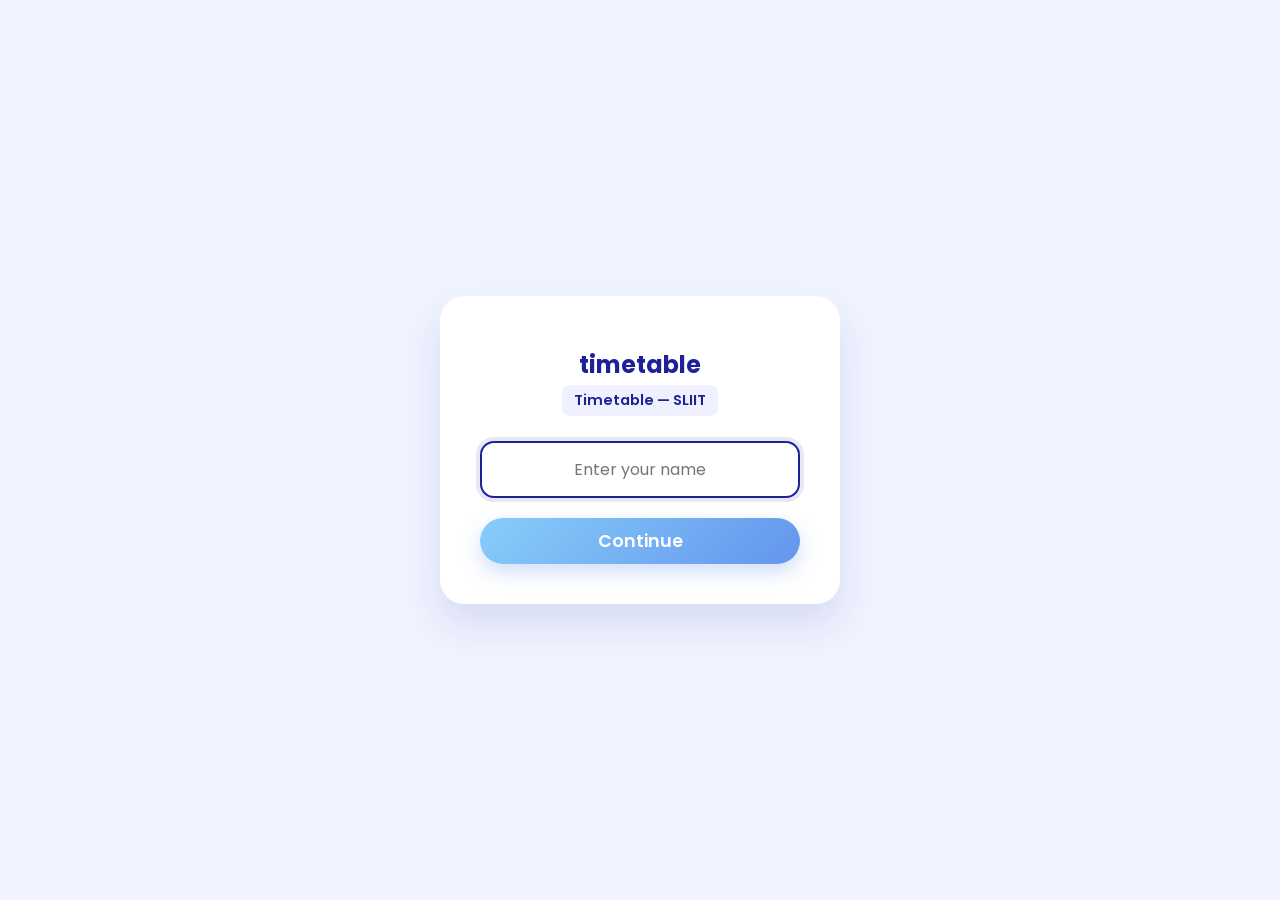
==== index.html @ fd2d79ec "Update index.html" ====
<!DOCTYPE html>
<html lang="en">

<head>
  <meta charset="UTF-8" />
  <meta http-equiv="X-UA-Compatible" content="IE=edge" />
  <meta name="viewport" content="width=device-width, initial-scale=1.0" />

  <meta name="theme-color" content="#ffffff" media="(prefers-color-scheme: light)">
  <meta name="theme-color" content="#16172d" media="(prefers-color-scheme: dark)">

  <link rel="icon" type="image/ico" href="./images/favicon.ico" />
  <link rel="apple-touch-icon" sizes="180x180" href="./images/apple-touch-icon.png" />
  <link rel="apple-touch-icon" sizes="512x512" href="./images/android-chrome-512x512.png" />
  <link rel="manifest" href="manifest.json" />

  <!-- google fonts -->
  <link rel="preconnect" href="https://fonts.googleapis.com" />
  <link rel="preconnect" href="https://fonts.gstatic.com" crossorigin />
  <link href="https://fonts.googleapis.com/css2?family=Poppins:wght@300;400;600&display=swap" rel="stylesheet" />
  <link href="https://fonts.googleapis.com/css2?family=Patua+One&display=swap" rel="stylesheet" />
  <!-- font awesome icons -->
  <link rel="stylesheet" href="https://cdnjs.cloudflare.com/ajax/libs/font-awesome/6.1.1/css/all.min.css"
    integrity="sha512-KfkfwYDsLkIlwQp6LFnl8zNdLGxu9YAA1QvwINks4PhcElQSvqcyVLLD9aMhXd13uQjoXtEKNosOWaZqXgel0g=="
    crossorigin="anonymous" referrerpolicy="no-referrer" />

  <!-- Google Analytics - Global site tag (gtag.js) -->
  <script async src="https://www.googletagmanager.com/gtag/js?id=G-G6MMLWSB6D"></script>
  <script>
    window.dataLayer = window.dataLayer || [];
    function gtag() {
      dataLayer.push(arguments);
    }
    gtag("js", new Date());
    gtag("config", "G-G6MMLWSB6D");
  </script>

  <script>
    if ('serviceWorker' in navigator) {
      window.addEventListener('load', () => {
        // Using './sw.js' ensures it looks in the current directory
        navigator.serviceWorker.register('./sw.js')
          .then(reg => console.log('SW Registered!', reg))
          .catch(err => console.log('SW Failed:', err));
      });
    }
  </script>

  <!-- Style sheets -->
  <link rel="stylesheet" href="style.css" />
  <link rel="stylesheet" href="animations.css" />

  <title>Timetable — SLIIT</title>
</head>

<body>
  <div id="message-content"></div>

  <!-- splash screen -->
  <section class="splash" id="splash-section">
    <div class="wrapper">
      <img class="loading-img" src="./images/loading logo low_res.png" alt="" />
      <p class="text">Loading...</p>
      <br /><br />
      <p>
        Seeing a problem? <br />
        Please submit an issue

        <a href="https://github.com/pawan-live/timetable-app/issues">here</a>
      </p>
      <p class="loading-footer-notice">
        This application is not affiliated or supported by SLIIT.<br />Made
        possible entirely by student contributions ❤️
      </p>
    </div>
  </section>

  <!-- login section -->
  <section class="login" id="login-section">
    <div class="wrapper">
      <img class="login-logo" src="./images/app-icon-png-1.png" alt="" />
      <h2 class="logo-title">timetable</h2>
      <p class="lec-hall subheading">Timetable — SLIIT</p>

      <div class="notif-area" id="login-notif-area"></div>

      <div class="separator" style="display: none"></div>
      <input type="text" placeholder="Enter your name" id="username-field" />

      <button class="btn continue-btn" id="continue-btn">
        Continue
      </button>
    </div>
  </section>

  <!-- select class section -->
  <section class="details" id="details-section">
    <div class="wrapper">
      <h2>Please select below</h2>
      <p>You only need to do this once 😁</p>
      <div class="notif-area" id="details-notif-area"></div>
      <!-- faculty -->
      <div class="group">
        <label for="select-fac">Faculty: </label>
        <select id="select-fac">
          <option value="0">Select</option>
          <option value="Computing">Computing</option>
          <option value="Business">Business</option>
        </select>
      </div>
      <!-- year of study -->
      <div class="group">
        <label for="select-year">Year of study: </label>
        <select id="select-year" disabled>
          <option value="0">Select</option>
        </select>
      </div>

      <!-- semester -->
      <div class="group">
        <label for="select-sem"><span id="select-sem-label">Semester</span>:
        </label>
        <select id="select-1" disabled>
          <option value="0">Select</option>
        </select>
      </div>

      <!-- specialization -->
      <div class="group">
        <label for="select-sem"><span id="select-spec-label">Specialization</span>:
        </label>
        <select id="select-2" disabled>
          <option value="0">Select</option>
        </select>
      </div>

      <!-- main group -->
      <div class="group">
        <label for="select-main-group">Main Group: </label>
        <select id="select-main-group" disabled>
          <option value="0">Select</option>
        </select>
      </div>

      <!-- subgroup -->
      <div class="group">
        <label for="select-3">Subgroup: </label>
        <select id="select-3" disabled>
          <option value="0">Select</option>
          <option value="01">1</option>
          <option value="02">2</option>
        </select>
      </div>

      <!-- button -->
      <button class="btn continue-btn" id="details-continue-btn">
        Continue<i class="icon fa-solid fa-arrow-right"></i>
      </button>
      <p class="text back-btn" id="details-back-btn">
        <i class="icon fa-solid fa-arrow-left"></i>Back
      </p>
    </div>
  </section>

  <!-- main section -->
  <!-- hidden to avoid loading first -->
  <section class="main" id="main-section">
    <div class="wrapper">
      <div class="card greeting" id="card-greeting">
        <div class="row">
          <div class="greeting-text">
            <p class="text">Hi <span id="greeting-username"></span>,</p>
            <p class="text"><span id="greeting-wish"></span>!</p>
          </div>
          <div id="dark-mode-toggle" class="mode-toggle">
            <i class="fa-solid fa-moon"></i>
          </div>
        </div>
        <div class="row" id="greeting-time-row">
          <p class="text">
            <span id="greeting-time">...</span>
          </p>
        </div>
      </div>

      <div class="navigation">
        <div class="nav-btn" id="left-nav-icon">
          <i class="fa-solid fa-chevron-left"></i>
        </div>
        <div id="date-display">Today</div>
        <div class="nav-btn" id="right-nav-icon">
          <i class="fa-solid fa-chevron-right"></i>
        </div>
      </div>
      <!-- <div class="notice-container">
          <div class="notice">
            <div class="notice-head">
              <h3 class="notice-title">Links enabled! ✅ 😃</h3> -->
      <!-- <h3>✅</h3> -->
      <!-- </div>
            <div class="notice-body">
              <b> Click on the <i class="fa-solid fa-link"></i> button </b> to
              join meeting if available. Please note that it will take some time
              for all links to be added... 🙈
            </div>
          </div>
        </div> -->

      <div class="cards" id="cards-container"></div>

      <div class="controls">
        <p class="text back-btn" id="main-back-btn">
          <i class="fa-solid fa-arrow-left"></i>
        </p>

        <p class="footer-link" onclick="toggleAboutModal()">
          <i class="fa-solid fa-circle-info"></i> About
        </p>

        <div id="aboutModal" class="modal-overlay">
          <div class="modal-card animate-pop">
            <div class="modal-header">
              <div class="logo-circle">
                <img src="./images/android-chrome-512x512.png" alt="App Logo" class="modal-logo-img">
              </div>
              <h1 class="app-name">SLIIT Timetable</h1>
              <p class="version-text">Version 2.1.0</p>
            </div>

            <hr class="modal-divider">

            <div class="modal-body">
              <p class="release-date">
                <i class="fa-solid fa-calendar-days"></i> Released: March 2026
              </p>
              <p class="app-summary">
                The Timetable App project was created to give our colleagues a
                smooth experience with their daily lecture timetables.
                Apart from the typical chart-type tables those were published, this
                web app shows the user what lectures are available next, what
                lectures are ongoing now, and more features.
              </p>
              <div class="tech-stack" style="font-size: 0.85rem; color: #888; margin-top: 10px;">
                Built with Vanilla JS
              </div>
            </div>

            <div class="modal-footer">
              <a href="https://docs.google.com/forms/d/e/1FAIpQLScDI8a5NeoFKYcau1ksgFEBuPAe3XP5tQBKvFu3R-kJ1jZqnA/viewform?usp=sf_link"
                class="feedback-btn" target="_blank">
                <i class="fa-solid fa-bug"></i> Issues
              </a>
              <a href="https://github.com/pawan-live/timetable-app" class="feedback-btn" target="_blank">
                <i class="fa-brands fa-github"></i> GitHub
              </a>
              <p class="dev-email">sample@domain.com</p>
              <button class="close-text-btn" onclick="toggleAboutModal()">Close</button>
            </div>
          </div>
        </div>

        <p class="text" id="logout-btn">
          <i class="fa-solid fa-right-from-bracket"></i>
        </p>
      </div>
    </div>
  </section>
  <script>
    // Execute logic once the window has fully loaded
    window.addEventListener('load', () => {
      // Check if the browser supports Service Workers
      if ('serviceWorker' in navigator) {
        // Wait for the Service Worker to be active and ready to handle notifications
        navigator.serviceWorker.ready.then(() => {
          setTimeout(() => {
            askNotificationPermission();
          }, 1500); // 1.5s delay to avoid being blocked by browser anti-spam policies
        });
      }
    });

    //Requests permission from the user to send push notifications
    function askNotificationPermission() {
      // Exit if the browser doesn't support the Notification API
      if (!("Notification" in window)) return;

      // If permission hasn't been asked yet ('default')
      if (Notification.permission === "default") {
        Notification.requestPermission().then(permission => {
          if (permission === "granted") {
            handleNotificationLogic();
          }
        });
      }
      // If permission was already granted in a previous session
      else if (Notification.permission === "granted") {
        handleNotificationLogic();
      }
    }

    //Decides which notification to send based on user history
    function handleNotificationLogic() {
      // Check LocalStorage to see if the 'hasVisitedBefore' flag exists
      const hasVisited = localStorage.getItem('hasVisitedBefore');

      // Get today's date as a string (e.g., "2026-03-21")
      const today = new Date().toISOString().split('T')[0];
      const lastNotificationDate = localStorage.getItem('lastNotificationDate');

      console.log("Has visited before:", hasVisited); // Debugging line

      if (!hasVisited) {
        welcomeNotification();
        localStorage.setItem('hasVisitedBefore', 'true');
      } else if (lastNotificationDate !== today) {
        // CASE: RETURNING USER + FIRST TIME TODAY
        loginAleart();
        // Update the storage to today's date
        localStorage.setItem('lastNotificationDate', today);
      } else {
        console.log("Notification already sent today.");
      }
    }

    //Sends the 'First Time' Welcome Notification.
    function welcomeNotification() {
      navigator.serviceWorker.ready.then(registration => {
        registration.showNotification('SLIIT Timetable', {
          body: 'Welcome! Notifications are now active.',
          icon: './images/android-chrome-512x512.png',
          badge: './images/favicon.ico',
          vibrate: [200, 100, 200],
          tag: 'welcome-msg'
        });
      });
    }

    //Sends the 'Returning User' Test Notification
    function loginAleart() {
      navigator.serviceWorker.ready.then(registration => {
        registration.showNotification('SLIIT Timetable', {
          body: 'Disclaimer: This schedule is provided as-is. We assume no responsibility for its accuracy.',
          icon: './images/android-chrome-512x512.png',
          badge: './images/favicon.ico',
          vibrate: [200, 100, 200],
          // Changing the tag to include a timestamp forces a NEW notification
          tag: 'daily-disclaimer'
        });
      });
    }
  </script>
  <style>
    /* Initial values */
    #login-section,
    #details-section,
    #main-section {
      display: none;
    }
  </style>

  <!-- JS files -->
  <script src="./functions.js"></script>
  <script src="main.js"></script>
</body>

</html>
---- style.css ----
/* --- 1. Global Reset & Variables --- */
:root {
  --primary: #1f2198;
  --primary-light: #5c5fdb;
  --accent: #87cefa;
  --accent-dark: #6495ed;
  --bg-soft: #f0f4ff;
  --white: #ffffff;
  --shadow-sm: 0 5px 15px rgba(31, 33, 152, 0.05);
  --shadow-md: 0 10px 25px rgba(31, 33, 152, 0.1);
  --shadow-lg: 0 20px 40px rgba(31, 33, 152, 0.12);
  --transition: all 0.3s cubic-bezier(0.4, 0, 0.2, 1);
}

* {
  font-family: 'Poppins', sans-serif;
  margin: 0;
  padding: 0;
  box-sizing: border-box;
  -webkit-tap-highlight-color: transparent;
}

body {
  background-color: var(--bg-soft);
  overflow-x: hidden;
  color: var(--primary);
  line-height: 1.6;
}

body::-webkit-scrollbar {
  display: none;
}

/* --- 2. Base Components --- */
.btn {
  font-size: 1.1rem;
  padding: 10px 24px;
  border: none;
  border-radius: 150px;
  cursor: pointer;
  transition: var(--transition);
  display: flex;
  align-items: center;
  justify-content: center;
  text-decoration: none;
}

.btn:active {
  transform: scale(0.96);
}

.text {
  font-size: 1.1rem;
  color: var(--primary);
}

/* --- 3. Splash Screen --- */
.splash {
  height: 100vh;
  display: flex;
  flex-direction: column;
  justify-content: center;
  align-items: center;
  text-align: center;
  background-color: var(--white);
}

.splash .loading-img {
  width: 180px;
  margin-bottom: 30px;
  filter: drop-shadow(var(--shadow-md));
  animation: pulse 2s infinite ease-in-out;
}

@keyframes pulse {

  0%,
  100% {
    transform: scale(1);
    opacity: 1;
  }

  50% {
    transform: scale(1.05);
    opacity: 0.8;
  }
}

.splash .text {
  font-size: 1.1rem;
  font-weight: 500;
}

.splash .loading-footer-notice {
  margin-top: 40px;
  font-size: 0.7rem;
  font-style: italic;
  opacity: 0.7;
}

/* --- 4. Login Section --- */
#login-section {
  height: 100vh;
  display: flex;
  padding: 20px;
  justify-content: center;
  align-items: center;
}

.login .wrapper {
  display: flex;
  flex-direction: column;
  width: 100%;
  max-width: 400px;
  padding: 40px;
  background: var(--white);
  border-radius: 24px;
  box-shadow: var(--shadow-lg);
  text-align: center;
}

.login .login-logo {
  width: 100px;
  align-self: center;
  margin-bottom: 10px;
}

.login .subheading {
  font-size: 0.9rem;
  padding: 4px 12px;
  background-color: #afb3ff30;
  border-radius: 8px;
  align-self: center;
  margin-bottom: 25px;
  font-weight: 600;
}

.login input {
  font-size: 1rem;
  padding: 14px 20px;
  margin-bottom: 20px;
  border-radius: 14px;
  border: 2px solid #f0f2ff;
  background-color: #f8faff;
  text-align: center;
  transition: var(--transition);
  width: 100%;
}

.login input:focus {
  border-color: var(--primary);
  background-color: var(--white);
  outline: none;
  box-shadow: 0 0 0 4px rgba(31, 33, 152, 0.1);
}

.btn.continue-btn {
  background: linear-gradient(135deg, var(--accent), var(--accent-dark));
  color: var(--white);
  font-weight: 600;
  box-shadow: 0 8px 20px rgba(100, 149, 237, 0.3);
  width: 100%;
}

.btn.continue-btn:hover {
  transform: translateY(-2px);
  box-shadow: 0 12px 25px rgba(100, 149, 237, 0.4);
}

.login .separator {
  align-self: center;
  width: 90%;
  height: 1px;
  background-color: #e0e4ff;
  display: flex;
  margin: 30px 0;
  align-items: center;
  justify-content: center;
}

.login .separator::before {
  content: "or";
  background-color: var(--white);
  color: #6e70cf;
  padding: 0 10px;
  font-size: 1rem;
}

/* --- 5. Details Section --- */
#details-section {
  display: none;
  height: 100vh;
  padding: 20px;
  justify-content: center;
  align-items: center;
}

.details .wrapper {
  display: flex;
  flex-direction: column;
  width: 100%;
  max-width: 450px;
  padding: 35px;
  background: var(--white);
  border-radius: 28px;
  box-shadow: var(--shadow-lg);
  border: 1px solid rgba(175, 179, 255, 0.2);
  text-align: center;
}

.details h2 {
  font-size: 1.6rem;
  margin-bottom: 8px;
  font-weight: 700;
}

.details p {
  font-size: 0.95rem;
  color: #6e70cf;
  /* margin-bottom: 25px; */
}

.details .group {
  display: flex;
  flex-direction: column;
  text-align: left;
  margin: 12px 0;
}

.details label {
  font-size: 0.8rem;
  text-transform: uppercase;
  letter-spacing: 0.08em;
  font-weight: 700;
  color: var(--primary-light);
  margin-bottom: 6px;
  margin-left: 4px;
}

.details select {
  font-size: 1rem;
  font-weight: 500;
  border-radius: 14px;
  padding: 12px 18px;
  border: 2px solid #f0f2ff;
  background-color: #f8faff;
  color: var(--primary);
  appearance: none;
  cursor: pointer;
  outline: none;
  transition: var(--transition);
  background-image: url("data:image/svg+xml,%3Csvg xmlns='http://www.w3.org/2000/svg' width='24' height='24' viewBox='0 0 24 24' fill='none' stroke='%231f2198' stroke-width='2.5' stroke-linecap='round' stroke-linejoin='round'%3E%3Cpolyline points='6 9 12 15 18 9'%3E%3C/polyline%3E%3C/svg%3E");
  background-repeat: no-repeat;
  background-position: right 15px center;
  background-size: 16px;
}

.details select:not(:disabled):hover {
  background-color: var(--white);
  border-color: #afb3ff;
  transform: translateY(-2px);
}

.details select:focus {
  border-color: var(--primary);
  background-color: var(--white);
  box-shadow: 0 0 0 4px rgba(31, 33, 152, 0.15);
  transform: translateY(-2px);
}

.details select:disabled {
  background-color: #f2f2f2;
  border-color: #e8e8e8;
  color: #b0b0b0;
  cursor: not-allowed;
  background-image: none;
  opacity: 0.6;
}


/* Base style for the Back Button */
.text.back-btn {
  font-size: 0.95rem;
  font-weight: 600;
  color: var(--primary-light);
  background: var(--white);
  padding: 10px 20px;
  border-radius: 50px;
  border: 1.5px solid rgba(175, 179, 255, 0.3);
  display: inline-flex;
  align-items: center;
  gap: 8px;
  cursor: pointer;
  transition: var(--transition);
  text-decoration: none;
  box-shadow: var(--shadow-sm);
}

.text.back-btn:hover {
  background: var(--bg-soft);
  color: var(--primary);
  transform: translateX(-3px);
  border-color: var(--primary-light);
}

/* MAIN SECTION */

#main-section {
  /* padding-top: 10px; */
  /* height: 100vh; */
  justify-content: center;
}

/* Base style for the Logout Button */
#logout-btn {
  font-size: 0.95rem;
  font-weight: 600;
  color: #ff6b6b;
  /* Soft red */
  background: var(--white);
  padding: 10px 20px;
  border-radius: 50px;
  border: 1.5px solid rgba(255, 107, 107, 0.2);
  display: inline-flex;
  align-items: center;
  gap: 8px;
  cursor: pointer;
  transition: var(--transition);
  box-shadow: var(--shadow-sm);
  text-decoration: none;
  /* Removed the underline */
}

#logout-btn:hover {
  background: #fff5f5;
  color: #f24040;
  /* Darker red */
  border-color: #ff6b6b;
  transform: translateX(3px);
  box-shadow: 0 5px 15px rgba(255, 107, 107, 0.15);
}

.main .wrapper {
  width: 100%;
  max-width: 450px;
  padding: 10px 10px;
  display: flex;
  flex-direction: column;
}

.main .controls {
  display: flex;
  flex-direction: row;
  justify-content: space-between;
  align-items: center;
  margin-top: 10px;
}

.main .text {
  margin: 0;
}

#lec-today-text {
  font-size: 1.2rem;
  margin-bottom: 12px;
}

/* CARDS */

/* main card style */
.card {
  display: flex;
  flex-direction: column;
  border-radius: 14px;
  padding: 12px 12px 12px 18px;
  box-shadow: 2px 5px 10px rgba(0, 0, 0, 0.232);
  margin-bottom: 15px;
}

/* --- Greeting Card Enhancement --- */
.card.greeting {
  /* Cleaner gradient with better text legibility */
  background: linear-gradient(165deg,
      rgba(61, 182, 216, 0.95),
      rgba(31, 33, 152, 0.85)),
    url("./images/greeting-backg.png");
  background-size: cover;
  background-position: center;
  color: var(--white);
  /* White is cleaner than yellow for modern UI */
  height: auto;
  min-height: 160px;
  padding: 24px;
  border-radius: 28px;
  display: flex;
  flex-direction: column;
  justify-content: space-between;
  border: none;
  box-shadow: var(--shadow-lg);
}

/* Greeting Text Logic */
.card .greeting-text .text {
  font-size: 1.2rem;
  font-weight: 500;
  line-height: 1.4;
  opacity: 0.95;
  color: white;
  /* Overriding global primary color */
}

.card .greeting-text #greeting-username {
  font-weight: 700;
  letter-spacing: 0.2px;
}

/* Perfected Time Display */
#greeting-time-row {
  display: flex;
  align-items: baseline;
  /* Better alignment for AM/PM if added later */
  margin-bottom: -5px;
}

#greeting-time {
  font-size: 3.2rem;
  /* Slightly larger for emphasis */
  font-weight: 700;
  letter-spacing: -1.5px;
  color: white;
  text-shadow: 0 4px 10px rgba(0, 0, 0, 0.1);
}

.card .row {
  align-items: center;
  display: flex;
  flex-direction: row;
  justify-content: space-between;
}

/* --- Navigation Refinement --- */
.navigation {
  background: var(--white);
  padding: 12px 30px;
  /* Increased padding for a wider feel */
  border-radius: 16px;
  display: flex;
  justify-content: space-between;
  align-items: center;
  box-shadow: var(--shadow-sm);
  margin: 25px 0;
  width: 100%;
  /* Forces it to fill the container */
  border: 1px solid rgba(175, 179, 255, 0.1);
}

.nav-btn {
  width: 44px;
  height: 44px;
  display: flex;
  align-items: center;
  justify-content: center;
  border-radius: 12px;
  cursor: pointer;
  transition: var(--transition);
  color: var(--primary);
  background: transparent;
}

.nav-btn:hover {
  background: var(--bg-soft);
  color: var(--primary-light);
}

#date-display {
  font-weight: 700;
  font-size: 1rem;
  letter-spacing: 0.5px;
  text-transform: uppercase;
  color: var(--primary);
}

#greeting-time {
  font-size: 3rem;
  font-weight: 500;
}

#greeting-time-row {
  align-items: center;
  margin-bottom: -10px;
}

/* --- Screenshot Match Styles --- */
.timecard {
  background-color: #98dcf5;
  /* Light sky blue from image */
  border-radius: 20px;
  padding: 18px 24px;
  margin-bottom: 20px;
  box-shadow: 0 8px 20px rgba(0, 0, 0, 0.1);
  border: none;
  display: flex;
  flex-direction: column;
  gap: 8px;
  transition: transform 0.2s ease;
}

.card-row {
  display: flex;
  justify-content: space-between;
  align-items: center;
}

/* Top Row Styling */
.mod-name {
  font-size: 1.6rem;
  font-weight: 800;
  color: var(--accent-dark);
  /* Dark blue */
  margin-right: 8px;
}

.mod-code {
  font-size: 1.4rem;
  font-weight: 400;
  color: #555c6e;
  /* Greyish blue */
}

.type-badge {
  background: white;
  color: #1f2198;
  padding: 4px 16px;
  border-radius: 50px;
  font-size: 0.8rem;
  font-weight: 600;
  text-transform: uppercase;
  box-shadow: 0 4px 10px rgba(0, 0, 0, 0.05);
}

/* Bottom Row Styling */
.time-text {
  font-size: 1.3rem;
  font-weight: 500;
  color: var(--primary);
  margin-right: 12px;
}

.lec-hall {
  background: rgba(255, 255, 255, 0.4);
  padding: 2px 10px;
  border-radius: 8px;
  font-size: 0.9rem;
  font-weight: 600;
  color: #1f2198;
}

/* Ongoing State Highlight */
.timecard.ongoing {
  background: linear-gradient(135deg, #4b52ff, #1f2198);
}

.timecard.ongoing .mod-name,
.timecard.ongoing .mod-code,
.timecard.ongoing .time-text,
.timecard.ongoing .lec-hall {
  color: white !important;
}

/* --- Mobile Fixes --- */
@media screen and (max-width: 480px) {
  .timecard {
    padding: 20px;
  }


  .footer-link {
    width: 100%;
    justify-content: center;
    padding: 12px;
    font-size: 0.85rem;
  }

  #main-back-btn,
  #logout-btn {
    grid-column: span 1;
    width: 100%;
    justify-content: center;
  }
}

/* Module Title & Code */
.card .title {
  font-size: 1.4rem;
  font-weight: 700;
  display: flex;
  flex-direction: column;
  /* Stack code under title for better mobile space */
  gap: 2px;
}

#module-code {
  font-weight: 400;
  color: var(--primary-light);
  font-size: 0.9rem;
  opacity: 0.7;
  text-transform: uppercase;
  letter-spacing: 0.5px;
}

/* Lecture Type Badge */
.card .type {
  display: inline-block;
  font-size: 0.75rem;
  font-weight: 700;
  padding: 4px 12px;
  background: #f0f4ff;
  color: var(--primary);
  border-radius: 50px;
  margin-bottom: 12px;
  text-transform: uppercase;
  box-shadow: none;
  /* Removed heavy shadow for cleanliness */
}

/* --- Ongoing/Now State (Perfected) --- */
.timecard.ongoing {
  background: linear-gradient(135deg, #787ff6, #4b52ff);
  border-left-color: #f1f12d;
  /* Yellow indicator for current class */
  color: white;
}

.timecard.ongoing .title,
.timecard.ongoing #module-code,
.timecard.ongoing .time {
  color: white !important;
}

.timecard.ongoing .type {
  background: rgba(255, 255, 255, 0.2);
  color: white;
}

/* --- Details: Time & Location --- */
.card .time {
  font-size: 1rem;
  font-weight: 600;
  color: var(--accent-dark);
  display: flex;
  align-items: center;
  flex-wrap: wrap;
}

.lec-hall {
  font-size: 0.85rem;
  font-weight: 600;
  background: #f1f3ff;
  color: var(--primary);
  padding: 5px 12px;
  border-radius: 10px;
  display: inline-flex;
  align-items: center;
  gap: 6px;
}

.timecard.ongoing .lec-hall {
  background: rgba(255, 255, 255, 0.15);
  color: white;
}

/* Link Button */
.link-btn {
  width: 40px;
  height: 40px;
  display: flex;
  align-items: center;
  justify-content: center;
  background-color: var(--white);
  color: var(--primary);
  border-radius: 12px;
  text-decoration: none;
  box-shadow: var(--shadow-sm);
  transition: var(--transition);
}

.link-btn:hover {
  background-color: var(--primary);
  color: var(--white);
  transform: translateY(-3px);
}

.no-lecs-msg {
  display: flex;
  flex-direction: column;
  align-items: center;
  justify-content: center;
  text-align: center;
  width: 100%;
  padding: 60px 20px;
}

.no-lecs-msg p {
  font-size: 1.4rem;
  font-weight: 600;
  margin-bottom: 25px;
}

#no-lecs-img {
  max-width: 300px;
  height: auto;
  filter: drop-shadow(var(--shadow-md));
}

/* --- Mobile Fixes --- */
@media screen and (max-width: 480px) {
  .card .title {
    font-size: 1.2rem;
  }

  .timecard {
    padding: 16px;
  }

  .lec-hall {
    margin-left: 0;
    margin-top: 5px;
    width: fit-content;
  }
}

.footer-link {
  display: inline-flex;
  align-items: center;
  gap: 8px;
  font-size: 0.85rem;
  font-weight: 600;
  color: var(--primary-light);
  text-decoration: none;
  background-color: var(--white);
  padding: 8px 16px;
  border-radius: 50px;
  border: 1.5px solid rgba(175, 179, 255, 0.3);
  transition: var(--transition);
  box-shadow: var(--shadow-sm);
  cursor: pointer;
}

.footer-link i {
  font-size: 1rem;
}

.footer-link:hover {
  background-color: var(--primary);
  color: var(--white);
  transform: translateY(-2px);
  border-color: var(--primary-light);
}


/* ALERT BOX */
.alert-wrapper {
  display: flex;
  flex-direction: column;
  align-items: center;
  justify-content: center;
  height: 100vh;
  width: 100vw;
  position: fixed;
  top: 0%;
  left: 0%;
  z-index: 99;
  background-color: #161631b9;
}

.alert-box {
  min-width: 300px;
  max-width: 350px;
  border: 1px solid black;
  padding: 10px 20px;
  border-radius: 15px;
  box-shadow: 2px 5px 10px rgba(0, 0, 0, 0.232);
  background-color: white;
}

.alert-box .title {
  font-weight: 600;
  font-size: 1.5rem;
}

.separator {
  margin: 8px 0;
  border-bottom: 1px solid black;
}

.alert-body .title {
  font-size: 1.2rem;
  margin-bottom: 5px;
  color: #6e70cf;
}

.alert-body>img {
  border-radius: 8px;
  margin-bottom: -16px;
  margin-top: 10px;
  width: 100%;
}

.alert-box .row {
  display: flex;
  justify-content: center;
}

.btn-okay {
  border: 1px solid black;
  color: white;
  border-radius: 50px;
  background-color: #1f2198;
  margin-top: 18px;
  margin-bottom: 16px;
  margin-left: -2px;
  font-size: 1.1rem;
  padding: 5px 18px;
  cursor: pointer;
  box-shadow: 2px 5px 10px rgba(0, 0, 0, 0.232);
}

.btn-okay:hover {
  background-color: white;
  color: #1f2198;
  transition: 0.3s ease-in-out;
}

.about-page-link {
  margin-top: 10px;
}

/* Modal Background Overlay */
.modal-overlay {
  display: none;
  position: fixed;
  top: 0; left: 0;
  width: 100%; height: 100%;
  /* In light mode, uses a lighter semi-transparent black */
  background: rgba(0, 0, 0, 0.4); 
  backdrop-filter: blur(8px);
  z-index: 9999;
  justify-content: center;
  align-items: center;
  padding: 20px;
  transition: var(--transition);
}

body.dark-mode .modal-overlay {
  background: rgba(0, 0, 0, 0.8);
}

/* The Modal Card */
.modal-card {
  /* Automatically switches: #f8f9ff in Light, #16172d in Dark */
  background: var(--white); 
  width: 100%;
  max-width: 380px;
  border-radius: 28px;
  padding: 30px 20px;
  text-align: center;
  /* Automatically switches: #1e1e1e in Light, #f1f1ff in Dark */
  color: var(--primary); 
  box-shadow: 0 10px 30px rgba(0, 0, 0, 0.1);
  transition: var(--transition);
}

body.dark-mode .modal-card {
  box-shadow: 0 20px 40px rgba(0, 0, 0, 0.5);
}

/* Logo Styling - Fixed colors work in both modes */
.logo-circle {
  width: 70px; 
  height: 70px;
  border: 3px solid #3b82f6; /* Your blue border */
  border-radius: 50%;
  margin: 0 auto 15px;
  display: flex; 
  justify-content: center; 
  align-items: center;
  overflow: hidden; /* Ensures image doesn't bleed out of the circle */
  background: white; /* Optional: adds a background if your logo is transparent */
}

.modal-logo-img {
  width: 100%;
  height: 100%;
  object-fit: cover; /* This keeps the aspect ratio perfect */
  display: block;
}

.yellow-play { color: #eab308; font-size: 1.2rem; }
.blue-icon { position: absolute; font-size: 2.5rem; opacity: 0.2; color: #3b82f6; }

.app-name { font-family: 'Patua One', cursive; font-size: 1.8rem; margin-bottom: 5px; }
.version-text { color: #888; font-size: 0.9rem; }

.modal-divider { 
  border: 0; 
  border-top: 1px solid rgba(0, 0, 0, 0.1); 
  margin: 20px 0; 
}

body.dark-mode .modal-divider {
  border-top: 1px solid rgba(255, 255, 255, 0.1);
}

.release-date { color: #f59e0b; font-weight: 600; font-size: 0.9rem; margin-bottom: 15px; }

.app-summary { 
  color: #555; /* Dark grey for light mode */
  line-height: 1.6; 
  font-size: 0.95rem; 
}

body.dark-mode .app-summary {
  color: #ccc; /* Light grey for dark mode */
}

/* Buttons */
.feedback-btn {
  display: inline-block;
  background: #f1f5f9; /* Light grey-blue for light mode */
  color: #475569;
  padding: 12px 25px;
  border-radius: 14px;
  text-decoration: none;
  margin-top: 25px;
  font-weight: 600;
  transition: 0.3s;
}

body.dark-mode .feedback-btn {
  background: #1e293b;
  color: #94a3b8;
}

.dev-email { font-size: 0.8rem; color: #999; margin-top: 10px; }

.close-text-btn {
  background: none; border: none; 
  color: var(--accent); /* Uses your #4b52ff / #30ccff accent */
  font-size: 1rem; font-weight: 600; margin-top: 25px; cursor: pointer;
}

/* Pop Animation */
.animate-pop {
  animation: modalPop 0.3s cubic-bezier(0.34, 1.56, 0.64, 1);
}
@keyframes modalPop {
  from { transform: scale(0.7); opacity: 0; }
  to { transform: scale(1); opacity: 1; }
}
/* notice section */
.notice {
  display: flex;
  flex-direction: column;
  border: solid lightskyblue 2px;
  background-color: rgb(241, 251, 255);
  border-radius: 12px;
  padding: 12px 16px;
  margin-bottom: 16px;
  box-shadow: 2px 5px 10px rgba(0, 0, 0, 0.232);
}

.notice-head {
  display: flex;
  flex-direction: row;
  justify-content: space-between;
  margin-bottom: 6px;
}

.notice-title {
  /* color: rgb(225, 173, 31); */
  font-size: 1.2rem;
}

.notice-body {
  /* color: rgb(208, 167, 32); */
  text-align: left;
  line-height: 1.4;
  font-size: 1rem;
  /* padding-right: 25px; */
}

/* --- 10. Dark Mode & Toggle Styles --- */

/* Manual Toggle Button (Placed in .controls) */
.mode-toggle {
  width: 42px;
  height: 42px;
  background: var(--white);
  border-radius: 50%;
  display: flex;
  align-items: center;
  justify-content: center;
  cursor: pointer;
  box-shadow: var(--shadow-sm);
  transition: var(--transition);
  font-size: 1.1rem;
  color: var(--primary);
  border: 1px solid rgba(175, 179, 255, 0.2);
}

.mode-toggle:hover {
  transform: scale(1.1) rotate(15deg);
  background: var(--primary);
  color: rgb(255, 242, 0);
}

/* Dark Mode Variables Overlay */
body.dark-mode {
  --bg-soft: #0a0b1e;
  /* Deep Midnight Blue */
  --white: #16172d;
  /* Dark Surface Color */
  --primary: #e0e4ff;
  /* Soft Lavender White */
  --primary-light: #afb3ff;
  --shadow-sm: 0 5px 15px rgba(0, 0, 0, 0.4);
  --shadow-md: 0 10px 25px rgba(0, 0, 0, 0.5);
  --shadow-lg: 0 20px 40px rgba(0, 0, 0, 0.6);
}

/* Base Body & Sections */
body.dark-mode,
body.dark-mode #login-section,
body.dark-mode #details-section,
body.dark-mode .splash {
  background-color: var(--bg-soft);
  color: var(--primary);
}

/* Wrappers & Containers */
body.dark-mode .login .wrapper,
body.dark-mode .details .wrapper,
body.dark-mode .navigation,
body.dark-mode .footer-link,
body.dark-mode .alert-box,
body.dark-mode .notice {
  background-color: var(--white);
  color: var(--primary);
  border-color: rgba(255, 255, 255, 0.05);
}

/* Inputs & Selection Menus */
body.dark-mode input,
body.dark-mode select {
  background-color: #1f213a;
  border-color: #2d304e;
  color: var(--primary);
}

body.dark-mode select {
  background-image: url("data:image/svg+xml,%3Csvg xmlns='http://www.w3.org/2000/svg' width='24' height='24' viewBox='0 0 24 24' fill='none' stroke='%23afb3ff' stroke-width='2.5' stroke-linecap='round' stroke-linejoin='round'%3E%3Cpolyline points='6 9 12 15 18 9'%3E%3C/polyline%3E%3C/svg%3E");
}

/* Navigation Icons */
body.dark-mode .navigation i {
  background: transparent;
  color: var(--primary);
  border: none;
}

/* Timecards in Dark Mode */
body.dark-mode .timecard {
  background-color: #1c1d36;
  border-left-color: var(--primary-light);
  box-shadow: var(--shadow-sm);
}

/* Dark Mode color fix */
body.dark-mode .no-lecs-msg p {
  color: var(--primary-light);
}

body.dark-mode .timecard .type {
  background: #2d304e;
  color: var(--primary-light);
}

body.dark-mode .timecard #module-code {
  color: var(--primary-light);
  opacity: 0.6;
}

body.dark-mode .lec-hall {
  background: rgba(175, 179, 255, 0.1);
  color: var(--primary-light);
}

/* Ongoing Class (Stays Vibrant) */
body.dark-mode .timecard.ongoing {
  background: linear-gradient(135deg, #4b52ff, #3137bd);
  border-left-color: #f1f12d;
}

/* Separators & Footer */
body.dark-mode .login .separator {
  background-color: #2d304e;
}

body.dark-mode .login .separator::before {
  background-color: var(--white);
  color: var(--primary-light);
}

body.dark-mode #logout-btn {
  color: #ff6b6b;
  /* Brighter red for visibility */
}

/* Scrollbar styling for Dark Mode */
body.dark-mode::-webkit-scrollbar {
  width: 8px;
  background-color: var(--bg-soft);
}

body.dark-mode::-webkit-scrollbar-thumb {
  background-color: #2d304e;
  border-radius: 10px;
}

/* --- 11. Desktop & Tablet Responsiveness --- */

/* --- Optimized Desktop View (1024px and up) --- */
@media screen and (min-width: 1024px) {

  /* When classes ARE present: Show a clean grid */
  #cards-container {
    display: grid;
    grid-template-columns: repeat(auto-fill, minmax(340px, 1fr));
    gap: 25px;
    width: 100%;
    align-items: start;
    justify-content: start;
    min-height: auto;
  }

  /* When NO classes are present: Force Flex Centering */
  #cards-container:has(.no-lecs-msg) {
    display: flex;
    flex-direction: column;
    align-items: center;
    justify-content: center;
    min-height: auto;
    /* Gives vertical breathing room */
    grid-template-columns: none;
  }

  .no-lecs-msg {
    width: 100%;
    max-width: 600px;
    margin: 0 auto;
  }

  /* 1. Main Wrapper Alignment */
  .main .wrapper {
    max-width: 1100px;
    padding: 40px 0;
    margin: 0 auto;
    width: 95%;
  }

  /* 2. Greeting Card: Absolute Toggle Positioning */
  .card.greeting {
    width: 100%;
    max-width: 1100px;
    flex-direction: row;
    /* Horizontal layout for desktop */
    align-items: center;
    padding: 40px;
    margin-bottom: 30px;
    display: flex;
    position: relative;
    /* Required to anchor the absolute toggle */
  }

  /* Perfect Toggle Placement */
  .mode-toggle {
    position: absolute;
    top: 30px;
    /* Aligned with internal padding */
    right: 30px;
    /* Anchored to the far right */
    margin: 0;
    z-index: 10;
    transition: var(--transition);
  }

  .mode-toggle:hover {
    transform: scale(1.1) rotate(15deg);
  }

  .greeting-text {
    text-align: left;
  }

  #greeting-time-row {
    margin-left: auto;
    /* Pushes time display to the right */
    text-align: right;
  }

  /* 3. Navigation Bar: Full Width */
  .navigation {
    width: 100%;
    max-width: 1100px;
    margin: 0 0 40px 0;
    padding: 15px 45px;
    display: flex;
    justify-content: space-between;
    background: var(--white);
    border-radius: 16px;
  }

  /* 5. Details Section: Two-Column Form */
  .details .wrapper {
    max-width: 850px;
    margin: 0 auto;
    display: grid;
    grid-template-columns: 1fr 1fr;
    gap: 25px;
    padding: 50px;
    text-align: left;
  }

  /* Form elements spanning both columns */
  .details h2,
  .details p,
  .details .notif-area,
  .details .btn.continue-btn,
  .details .back-btn {
    grid-column: span 2;
    text-align: center;
  }

  .details .btn.continue-btn {
    width: 320px;
    margin: 30px auto 0 auto;
  }
}

/* --- Tablet Specific Tweaks (768px to 1023px) --- */
@media screen and (min-width: 768px) and (max-width: 1023px) {
  .main .wrapper {
    max-width: 700px;
  }

  #cards-container {
    display: grid;
    grid-template-columns: 1fr 1fr;
    gap: 15px;
  }
}

/* --- 12. Tablet Specific Tweaks --- */
@media screen and (min-width: 768px) and (max-width: 1023px) {
  .main .wrapper {
    max-width: 700px;
  }

  #lec-today-container {
    display: grid;
    grid-template-columns: 1fr 1fr;
    gap: 15px;
  }
}

/* --- 13. Accessibility & Animation --- */
@media (prefers-reduced-motion: no-preference) {
  .timecard:hover {
    transform: translateY(-5px);
    /* Lift up instead of right on desktop */
  }
}

@media screen and (min-width: 768px) {

  /* 1. Make the Form Wrapper Wider and Balanced */
  .details .wrapper {
    max-width: 850px;
    display: grid;
    grid-template-columns: 1fr 1fr;
    /* Two equal columns */
    gap: 25px;
    padding: 50px;
    text-align: left;
    /* Align text left for a professional desktop feel */
  }

  /* 2. Elements that should span both columns */
  .details h2,
  .details p,
  .details .notif-area,
  .details .btn.continue-btn,
  .details .back-btn {
    grid-column: span 2;
    text-align: center;
    /* Keep titles and buttons centered */
  }

  /* 3. Navigation Bar: Maximum Width for Desktop */
  .navigation {
    max-width: 1100px;
    /* Much wider as requested */
    margin: 0 auto 40px auto;
    padding: 15px 45px;
    /* More horizontal space inside the bar */
  }

  /* 4. Increase visibility of Navigation Text */
  #date-display {
    font-size: 1.2rem;
    letter-spacing: 1.5px;
  }
}

/* --- About Modal Dark Mode Refinement --- */
body.dark-mode .modal-card {
  background-color: var(--white); /* Uses the dark surface color #16172d */
  border: 1px solid rgba(255, 255, 255, 0.05);
  box-shadow: var(--shadow-lg);
}

body.dark-mode .modal-divider {
  border-top: 1px solid rgba(255, 255, 255, 0.1);
}

body.dark-mode .app-summary {
  color: var(--primary-light); /* Softer lavender white for readability */
}

body.dark-mode .feedback-btn {
  background: #1f213a; /* Deep blue-grey for buttons */
  color: var(--primary-light);
}

body.dark-mode .feedback-btn:hover {
  background: #2d304e;
  color: white;
}

body.dark-mode .dev-email {
  color: #6e70cf; /* Muted purple */
}

body.dark-mode .close-text-btn {
  color: var(--accent); /* Light blue for the close link */
}
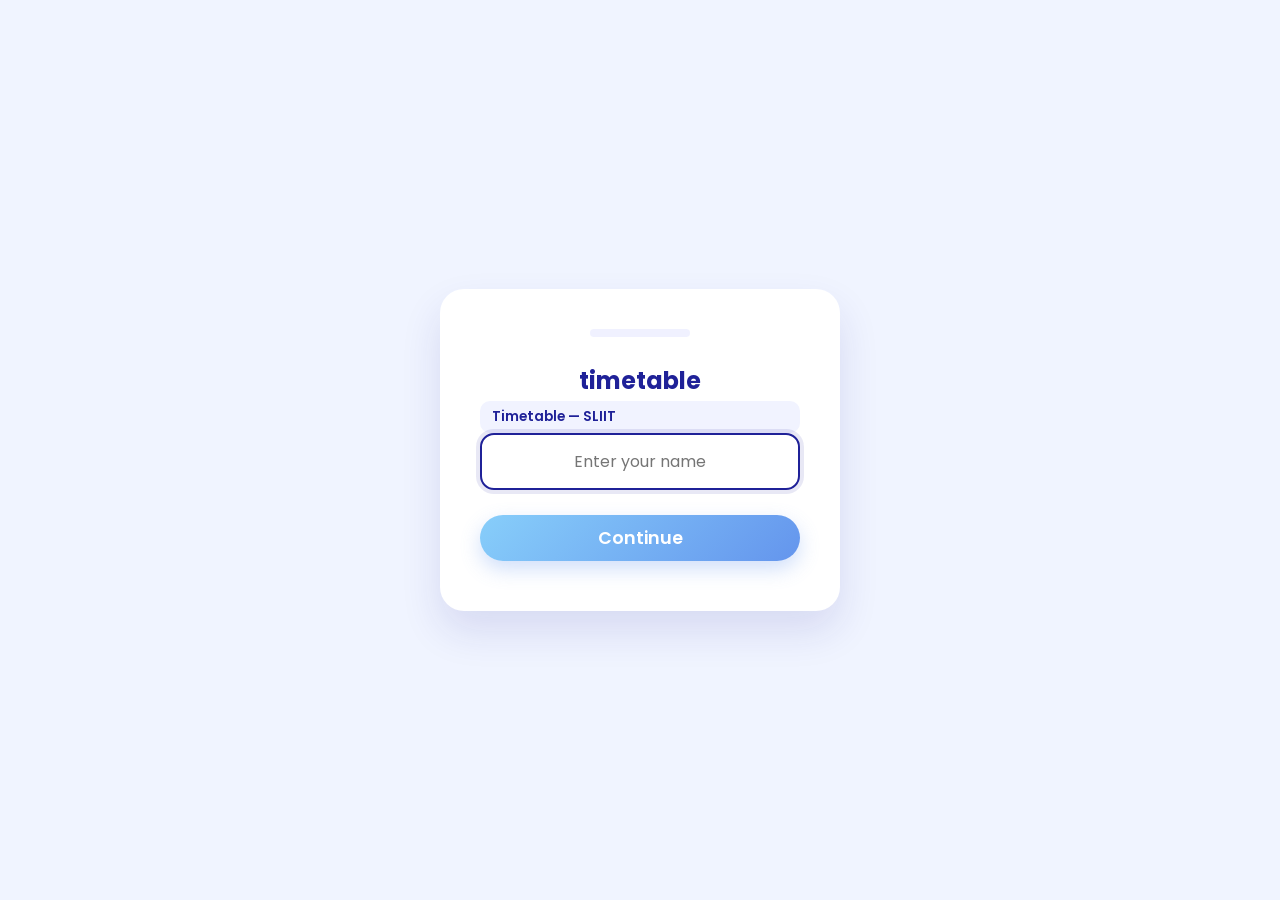
==== commit 7e869cdf: "bug fixex and minor update on ui/ux and logics" ====
--- a/index.html
+++ b/index.html
@@ -154,11 +154,9 @@
 
       <!-- button -->
       <button class="btn continue-btn" id="details-continue-btn">
-        Continue<i class="icon fa-solid fa-arrow-right"></i>
+        Continue
       </button>
-      <p class="text back-btn" id="details-back-btn">
-        <i class="icon fa-solid fa-arrow-left"></i>Back
-      </p>
+      <p class="text back-btn" id="details-back-btn">Back</p>
     </div>
   </section>
 
@@ -216,55 +214,54 @@
         <p class="footer-link" onclick="toggleAboutModal()">
           <i class="fa-solid fa-circle-info"></i> About
         </p>
-
-        <div id="aboutModal" class="modal-overlay">
-          <div class="modal-card animate-pop">
-            <div class="modal-header">
-              <div class="logo-circle">
-                <img src="./images/android-chrome-512x512.png" alt="App Logo" class="modal-logo-img">
-              </div>
-              <h1 class="app-name">SLIIT Timetable</h1>
-              <p class="version-text">Version 2.1.0</p>
-            </div>
-
-            <hr class="modal-divider">
-
-            <div class="modal-body">
-              <p class="release-date">
-                <i class="fa-solid fa-calendar-days"></i> Released: March 2026
-              </p>
-              <p class="app-summary">
-                The Timetable App project was created to give our colleagues a
-                smooth experience with their daily lecture timetables.
-                Apart from the typical chart-type tables those were published, this
-                web app shows the user what lectures are available next, what
-                lectures are ongoing now, and more features.
-              </p>
-              <div class="tech-stack" style="font-size: 0.85rem; color: #888; margin-top: 10px;">
-                Built with Vanilla JS
-              </div>
-            </div>
-
-            <div class="modal-footer">
-              <a href="https://docs.google.com/forms/d/e/1FAIpQLScDI8a5NeoFKYcau1ksgFEBuPAe3XP5tQBKvFu3R-kJ1jZqnA/viewform?usp=sf_link"
-                class="feedback-btn" target="_blank">
-                <i class="fa-solid fa-bug"></i> Issues
-              </a>
-              <a href="https://github.com/pawan-live/timetable-app" class="feedback-btn" target="_blank">
-                <i class="fa-brands fa-github"></i> GitHub
-              </a>
-              <p class="dev-email">sample@domain.com</p>
-              <button class="close-text-btn" onclick="toggleAboutModal()">Close</button>
-            </div>
-          </div>
-        </div>
-
         <p class="text" id="logout-btn">
           <i class="fa-solid fa-right-from-bracket"></i>
         </p>
       </div>
     </div>
   </section>
+  <!-- About Modal (moved out of .controls for proper fixed positioning) -->
+  <div id="aboutModal" class="modal-overlay">
+    <div class="modal-card animate-pop">
+      <div class="modal-header">
+        <div class="logo-circle">
+          <img src="./images/android-chrome-512x512.png" alt="App Logo" class="modal-logo-img">
+        </div>
+        <h1 class="app-name">SLIIT Timetable</h1>
+        <p class="version-text">Version 2.1.0</p>
+      </div>
+
+      <hr class="modal-divider">
+
+      <div class="modal-body">
+        <p class="release-date">
+          <i class="fa-solid fa-calendar-days"></i> Released: March 2026
+        </p>
+        <p class="app-summary">
+          The Timetable App project was created to give our colleagues a
+          smooth experience with their daily lecture timetables.
+          Apart from the typical chart-type tables those were published, this
+          web app shows the user what lectures are available next, what
+          lectures are ongoing now, and more features.
+        </p>
+        <div class="tech-stack" style="font-size: 0.85rem; color: #888; margin-top: 10px;">
+          Built with Vanilla JS
+        </div>
+      </div>
+
+      <div class="modal-footer">
+        <a href="https://docs.google.com/forms/d/e/1FAIpQLScDI8a5NeoFKYcau1ksgFEBuPAe3XP5tQBKvFu3R-kJ1jZqnA/viewform?usp=sf_link"
+          class="feedback-btn" target="_blank">
+          <i class="fa-solid fa-bug"></i> Issues
+        </a>
+        <a href="https://github.com/pawan-live/timetable-app" class="feedback-btn" target="_blank">
+          <i class="fa-brands fa-github"></i> GitHub
+        </a>
+        <p class="dev-email">sample@domain.com</p>
+        <button class="close-text-btn" onclick="toggleAboutModal()">Close</button>
+      </div>
+    </div>
+  </div>
   <script>
     // Execute logic once the window has fully loaded
     window.addEventListener('load', () => {
--- a/style.css
+++ b/style.css
@@ -122,10 +122,7 @@
 .login .login-logo {
   width: 100px;
   align-self: center;
-  margin-bottom: 10px;
-}
-
-.login .subheading {
+  padding: 10px 10px;
   font-size: 0.9rem;
   padding: 4px 12px;
   background-color: #afb3ff30;
@@ -160,10 +157,11 @@
   font-weight: 600;
   box-shadow: 0 8px 20px rgba(100, 149, 237, 0.3);
   width: 100%;
+  margin: 5px auto 10px auto;
 }
 
 .btn.continue-btn:hover {
-  transform: translateY(-2px);
+  transform: translateX(3px);
   box-shadow: 0 12px 25px rgba(100, 149, 237, 0.4);
 }
 
@@ -208,16 +206,27 @@
   text-align: center;
 }
 
+/* --- Responsive: Desktop adjustments for details wrapper --- */
+@media (min-width: 900px) {
+
+  /* keep some space from top/bottom and reduce wrapper max height */
+  .details .wrapper {
+    /* Ensure wrapper is centered horizontally and has vertical spacing */
+    margin: 10px auto;
+    /* Leave 160px total for top+bottom (adjust as needed) */
+    max-height: calc(100vh - 20px);
+    overflow-y: auto;
+  }
+}
+
 .details h2 {
   font-size: 1.6rem;
-  margin-bottom: 8px;
   font-weight: 700;
 }
 
 .details p {
   font-size: 0.95rem;
   color: #6e70cf;
-  /* margin-bottom: 25px; */
 }
 
 .details .group {
@@ -288,13 +297,14 @@
   border-radius: 50px;
   border: 1.5px solid rgba(175, 179, 255, 0.3);
   display: inline-flex;
-  align-items: center;
+  justify-content: center;
   gap: 8px;
   cursor: pointer;
   transition: var(--transition);
   text-decoration: none;
   box-shadow: var(--shadow-sm);
 }
+
 
 .text.back-btn:hover {
   background: var(--bg-soft);
@@ -349,11 +359,21 @@
 }
 
 .main .controls {
+  position: fixed;
+  left: 50%;
+  transform: translateX(-50%);
+  bottom: 18px;
   display: flex;
   flex-direction: row;
   justify-content: space-between;
   align-items: center;
-  margin-top: 10px;
+  padding: 8px 20px;
+  z-index: 9999;
+  width: min(1100px, 95%);
+  max-width: 1100px;
+  box-shadow: 0 8px 24px rgba(0, 0, 0, 0.12);
+  border-radius: 12px;
+  background: transparent;
 }
 
 .main .text {
@@ -839,12 +859,14 @@
 .modal-overlay {
   display: none;
   position: fixed;
-  top: 0; left: 0;
-  width: 100%; height: 100%;
+  top: 0;
+  left: 0;
+  width: 100%;
+  height: 100%;
   /* In light mode, uses a lighter semi-transparent black */
-  background: rgba(0, 0, 0, 0.4); 
+  background: rgba(0, 0, 0, 0.4);
   backdrop-filter: blur(8px);
-  z-index: 9999;
+  z-index: 10000;
   justify-content: center;
   align-items: center;
   padding: 20px;
@@ -858,14 +880,14 @@
 /* The Modal Card */
 .modal-card {
   /* Automatically switches: #f8f9ff in Light, #16172d in Dark */
-  background: var(--white); 
+  background: var(--white);
   width: 100%;
-  max-width: 380px;
+  max-width: 480px;
   border-radius: 28px;
   padding: 30px 20px;
   text-align: center;
   /* Automatically switches: #1e1e1e in Light, #f1f1ff in Dark */
-  color: var(--primary); 
+  color: var(--primary);
   box-shadow: 0 10px 30px rgba(0, 0, 0, 0.1);
   transition: var(--transition);
 }
@@ -876,57 +898,85 @@
 
 /* Logo Styling - Fixed colors work in both modes */
 .logo-circle {
-  width: 70px; 
+  width: 70px;
   height: 70px;
-  border: 3px solid #3b82f6; /* Your blue border */
+  border: 3px solid #3b82f6;
+  /* Your blue border */
   border-radius: 50%;
   margin: 0 auto 15px;
-  display: flex; 
-  justify-content: center; 
-  align-items: center;
-  overflow: hidden; /* Ensures image doesn't bleed out of the circle */
-  background: white; /* Optional: adds a background if your logo is transparent */
+  display: flex;
+  justify-content: center;
+  align-items: center;
+  overflow: hidden;
+  /* Ensures image doesn't bleed out of the circle */
+  background: white;
+  /* Optional: adds a background if your logo is transparent */
 }
 
 .modal-logo-img {
   width: 100%;
   height: 100%;
-  object-fit: cover; /* This keeps the aspect ratio perfect */
+  object-fit: cover;
+  /* This keeps the aspect ratio perfect */
   display: block;
 }
 
-.yellow-play { color: #eab308; font-size: 1.2rem; }
-.blue-icon { position: absolute; font-size: 2.5rem; opacity: 0.2; color: #3b82f6; }
-
-.app-name { font-family: 'Patua One', cursive; font-size: 1.8rem; margin-bottom: 5px; }
-.version-text { color: #888; font-size: 0.9rem; }
-
-.modal-divider { 
-  border: 0; 
-  border-top: 1px solid rgba(0, 0, 0, 0.1); 
-  margin: 20px 0; 
+.yellow-play {
+  color: #eab308;
+  font-size: 1.2rem;
+}
+
+.blue-icon {
+  position: absolute;
+  font-size: 2.5rem;
+  opacity: 0.2;
+  color: #3b82f6;
+}
+
+.app-name {
+  font-size: 1.8rem;
+  margin-bottom: 5px;
+}
+
+.version-text {
+  color: #888;
+  font-size: 0.9rem;
+}
+
+.modal-divider {
+  border: 0;
+  border-top: 1px solid rgba(0, 0, 0, 0.1);
+  margin: 20px 0;
 }
 
 body.dark-mode .modal-divider {
   border-top: 1px solid rgba(255, 255, 255, 0.1);
 }
 
-.release-date { color: #f59e0b; font-weight: 600; font-size: 0.9rem; margin-bottom: 15px; }
-
-.app-summary { 
-  color: #555; /* Dark grey for light mode */
-  line-height: 1.6; 
-  font-size: 0.95rem; 
+.release-date {
+  color: #f59e0b;
+  font-weight: 600;
+  font-size: 0.9rem;
+  margin-bottom: 15px;
+}
+
+.app-summary {
+  color: #555;
+  /* Dark grey for light mode */
+  line-height: 1.6;
+  font-size: 0.95rem;
 }
 
 body.dark-mode .app-summary {
-  color: #ccc; /* Light grey for dark mode */
+  color: #ccc;
+  /* Light grey for dark mode */
 }
 
 /* Buttons */
 .feedback-btn {
   display: inline-block;
-  background: #f1f5f9; /* Light grey-blue for light mode */
+  background: #f1f5f9;
+  /* Light grey-blue for light mode */
   color: #475569;
   padding: 12px 25px;
   border-radius: 14px;
@@ -941,22 +991,40 @@
   color: #94a3b8;
 }
 
-.dev-email { font-size: 0.8rem; color: #999; margin-top: 10px; }
+.dev-email {
+  font-size: 0.8rem;
+  color: #999;
+  margin-top: 10px;
+}
 
 .close-text-btn {
-  background: none; border: none; 
-  color: var(--accent); /* Uses your #4b52ff / #30ccff accent */
-  font-size: 1rem; font-weight: 600; margin-top: 25px; cursor: pointer;
+  background: none;
+  border: none;
+  color: var(--accent);
+  /* Uses your #4b52ff / #30ccff accent */
+  font-size: 1rem;
+  font-weight: 600;
+  margin-top: 25px;
+  cursor: pointer;
 }
 
 /* Pop Animation */
 .animate-pop {
   animation: modalPop 0.3s cubic-bezier(0.34, 1.56, 0.64, 1);
 }
+
 @keyframes modalPop {
-  from { transform: scale(0.7); opacity: 0; }
-  to { transform: scale(1); opacity: 1; }
-}
+  from {
+    transform: scale(0.7);
+    opacity: 0;
+  }
+
+  to {
+    transform: scale(1);
+    opacity: 1;
+  }
+}
+
 /* notice section */
 .notice {
   display: flex;
@@ -1226,8 +1294,8 @@
     margin: 0 auto;
     display: grid;
     grid-template-columns: 1fr 1fr;
-    gap: 25px;
-    padding: 50px;
+    /* row-gap then column-gap: gives vertical and horizontal spacing */
+    gap: 18px 30px;
     text-align: left;
   }
 
@@ -1240,11 +1308,6 @@
     grid-column: span 2;
     text-align: center;
   }
-
-  .details .btn.continue-btn {
-    width: 320px;
-    margin: 30px auto 0 auto;
-  }
 }
 
 /* --- Tablet Specific Tweaks (768px to 1023px) --- */
@@ -1289,8 +1352,7 @@
     display: grid;
     grid-template-columns: 1fr 1fr;
     /* Two equal columns */
-    gap: 25px;
-    padding: 50px;
+    gap: 18px 30px;
     text-align: left;
     /* Align text left for a professional desktop feel */
   }
@@ -1324,7 +1386,8 @@
 
 /* --- About Modal Dark Mode Refinement --- */
 body.dark-mode .modal-card {
-  background-color: var(--white); /* Uses the dark surface color #16172d */
+  background-color: var(--white);
+  /* Uses the dark surface color #16172d */
   border: 1px solid rgba(255, 255, 255, 0.05);
   box-shadow: var(--shadow-lg);
 }
@@ -1334,11 +1397,13 @@
 }
 
 body.dark-mode .app-summary {
-  color: var(--primary-light); /* Softer lavender white for readability */
+  color: var(--primary-light);
+  /* Softer lavender white for readability */
 }
 
 body.dark-mode .feedback-btn {
-  background: #1f213a; /* Deep blue-grey for buttons */
+  background: #1f213a;
+  /* Deep blue-grey for buttons */
   color: var(--primary-light);
 }
 
@@ -1348,9 +1413,11 @@
 }
 
 body.dark-mode .dev-email {
-  color: #6e70cf; /* Muted purple */
+  color: #6e70cf;
+  /* Muted purple */
 }
 
 body.dark-mode .close-text-btn {
-  color: var(--accent); /* Light blue for the close link */
+  color: var(--accent);
+  /* Light blue for the close link */
 }
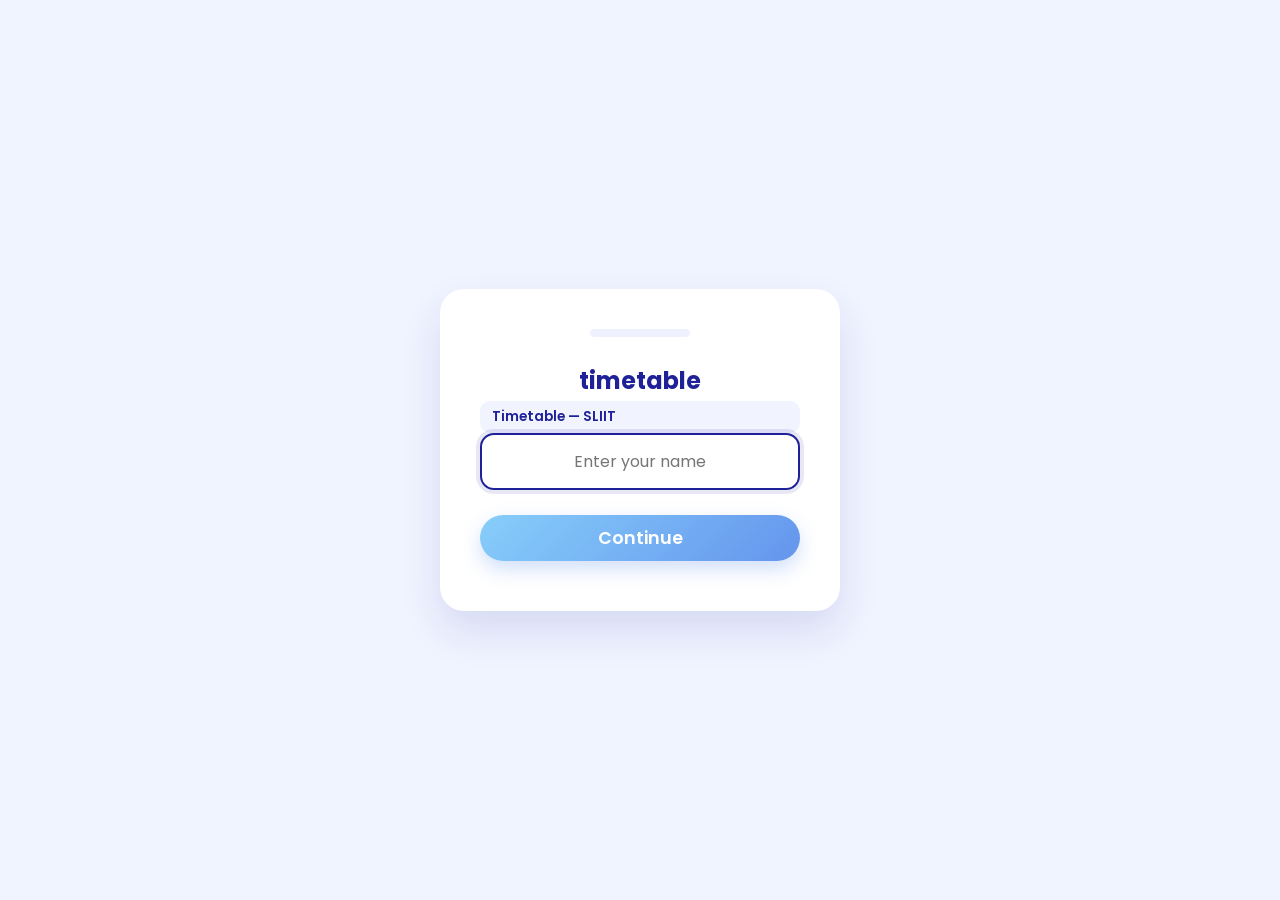
==== commit e333beb0: "new notification system and admin dashboard" ====
--- a/index.html
+++ b/index.html
@@ -170,8 +170,17 @@
             <p class="text">Hi <span id="greeting-username"></span>,</p>
             <p class="text"><span id="greeting-wish"></span>!</p>
           </div>
-          <div id="dark-mode-toggle" class="mode-toggle">
-            <i class="fa-solid fa-moon"></i>
+          <div class="greeting-actions">
+            <div id="settings-toggle" class="mode-toggle settings-icon">
+              <i class="fa-solid fa-gear"></i>
+            </div>
+            <div id="notifications-toggle" class="mode-toggle notification-icon">
+              <i class="fa-solid fa-bell"></i>
+              <span id="notification-count" class="notification-badge"></span>
+            </div>
+            <div id="info-toggle" class="mode-toggle info-icon">
+              <i class="fa-solid fa-circle-info"></i>
+            </div>
           </div>
         </div>
         <div class="row" id="greeting-time-row">
@@ -220,6 +229,81 @@
       </div>
     </div>
   </section>
+  <!-- Settings Modal -->
+  <div id="settingsModal" class="modal-overlay" style="display:none;">
+    <div class="modal-card animate-pop settings-modal-card">
+      <div class="modal-header settings-modal-header">
+        <div>
+          <h2>Settings</h2>
+          <p class="settings-subtitle">Manage app appearance and notification preferences.</p>
+        </div>
+      </div>
+      <div class="modal-body settings-modal-body">
+        <div class="settings-item" data-setting="theme" id="settings-theme-item">
+          <div class="settings-item-info">
+            <span>Dark Mode</span>
+            <p>Toggle between the app’s light and dark themes.</p>
+          </div>
+          <div class="setting-toggle">
+            <div class="toggle-pill"></div>
+          </div>
+          <input type="checkbox" id="settings-dark-mode" hidden>
+        </div>
+        <div class="settings-item" data-setting="notifications" id="settings-notifications-item">
+          <div class="settings-item-info">
+            <span>Notifications</span>
+            <p>Enable notification alerts and request permission when needed.</p>
+          </div>
+          <div class="setting-toggle">
+            <div class="toggle-pill"></div>
+          </div>
+          <input type="checkbox" id="settings-notifications" hidden>
+        </div>
+      </div>
+      <div class="modal-footer settings-modal-footer">
+        <button class="btn settings-close-btn" onclick="closeSettingsModal()">Done</button>
+      </div>
+    </div>
+  </div>
+
+  <div id="notificationsModal" class="modal-overlay" style="display:none;">
+    <div class="modal-card animate-pop notifications-modal-card">
+      <div class="modal-header notifications-modal-header">
+        <div>
+          <h2>Notifications</h2>
+          <p class="modal-subtitle">Review the notifications you have received in the app.</p>
+        </div>
+      </div>
+      <div class="modal-body notifications-modal-body">
+        <div id="notifications-list" class="notifications-list"></div>
+      </div>
+      <div class="modal-footer notifications-modal-footer">
+        <button class="btn settings-close-btn" onclick="closeNotificationsModal()">Close</button>
+      </div>
+    </div>
+  </div>
+
+  <div id="infoModal" class="modal-overlay" style="display:none;">
+    <div class="modal-card animate-pop settings-modal-card">
+      <div class="modal-header settings-modal-header">
+        <div>
+          <h2>Academic Details</h2>
+          <p class="settings-subtitle">Your current faculty and timetable profile information.</p>
+        </div>
+      </div>
+      <div class="modal-body settings-modal-body academic-modal-body">
+        <div class="detail-row"><span>Faculty</span><strong id="detail-faculty">-</strong></div>
+        <div class="detail-row"><span>Year</span><strong id="detail-year">-</strong></div>
+        <div class="detail-row"><span>Semester</span><strong id="detail-semester">-</strong></div>
+        <div class="detail-row"><span>Specialization</span><strong id="detail-spec">-</strong></div>
+        <div class="detail-row"><span>Group</span><strong id="detail-group">-</strong></div>
+      </div>
+      <div class="modal-footer settings-modal-footer">
+        <button class="btn settings-close-btn" onclick="closeInfoModal()">Close</button>
+      </div>
+    </div>
+  </div>
+
   <!-- About Modal (moved out of .controls for proper fixed positioning) -->
   <div id="aboutModal" class="modal-overlay">
     <div class="modal-card animate-pop">
@@ -321,9 +405,11 @@
 
     //Sends the 'First Time' Welcome Notification.
     function welcomeNotification() {
+      const message = 'Welcome! Notifications are now active.';
+      storeNotification('SLIIT Timetable', message);
       navigator.serviceWorker.ready.then(registration => {
         registration.showNotification('SLIIT Timetable', {
-          body: 'Welcome! Notifications are now active.',
+          body: message,
           icon: './images/android-chrome-512x512.png',
           badge: './images/favicon.ico',
           vibrate: [200, 100, 200],
@@ -334,9 +420,11 @@
 
     //Sends the 'Returning User' Test Notification
     function loginAleart() {
+      const message = 'Disclaimer: This schedule is provided as-is. We assume no responsibility for its accuracy.';
+      storeNotification('SLIIT Timetable', message);
       navigator.serviceWorker.ready.then(registration => {
         registration.showNotification('SLIIT Timetable', {
-          body: 'Disclaimer: This schedule is provided as-is. We assume no responsibility for its accuracy.',
+          body: message,
           icon: './images/android-chrome-512x512.png',
           badge: './images/favicon.ico',
           vibrate: [200, 100, 200],
@@ -345,6 +433,21 @@
         });
       });
     }
+
+    function storeNotification(title, body) {
+      const raw = localStorage.getItem('timetable-notification-history');
+      const history = raw ? JSON.parse(raw) : [];
+      history.unshift({
+        title,
+        body,
+        createdAt: new Date().toISOString(),
+        unread: true
+      });
+      localStorage.setItem('timetable-notification-history', JSON.stringify(history.slice(0, 50)));
+      if (window.updateNotificationBadge) {
+        window.updateNotificationBadge();
+      }
+    }
   </script>
   <style>
     /* Initial values */
--- a/style.css
+++ b/style.css
@@ -373,7 +373,7 @@
   max-width: 1100px;
   box-shadow: 0 8px 24px rgba(0, 0, 0, 0.12);
   border-radius: 12px;
-  background: transparent;
+  background: var(--bg-soft);
 }
 
 .main .text {
@@ -409,19 +409,20 @@
   color: var(--white);
   /* White is cleaner than yellow for modern UI */
   height: auto;
-  min-height: 160px;
-  padding: 24px;
+  min-height: 120px;
+  padding: 16px;
   border-radius: 28px;
   display: flex;
   flex-direction: column;
-  justify-content: space-between;
+  justify-content: flex-start;
+  position: relative;
   border: none;
   box-shadow: var(--shadow-lg);
 }
 
 /* Greeting Text Logic */
 .card .greeting-text .text {
-  font-size: 1.2rem;
+  font-size: 1.5rem;
   font-weight: 500;
   line-height: 1.4;
   opacity: 0.95;
@@ -456,6 +457,192 @@
   display: flex;
   flex-direction: row;
   justify-content: space-between;
+}
+
+.greeting-text {
+  max-width: calc(100% - 130px);
+}
+
+.greeting-actions {
+  position: absolute;
+  top: 12px;
+  right: 12px;
+  display: flex;
+  flex-direction: column;
+  gap: 8px;
+  align-items: center;
+}
+
+.notification-icon,
+.info-icon {
+  position: relative;
+}
+
+.notification-badge {
+  position: absolute;
+  top: -6px;
+  right: -6px;
+  min-width: 18px;
+  height: 18px;
+  border-radius: 999px;
+  display: flex;
+  align-items: center;
+  justify-content: center;
+  background: #ff5c83;
+  color: white;
+  font-size: 0.75rem;
+  font-weight: 700;
+  box-shadow: 0 6px 16px rgba(0, 0, 0, 0.18);
+  opacity: 0;
+  transition: opacity 0.2s ease;
+}
+
+.notification-badge.active {
+  opacity: 1;
+}
+
+.notification-icon:hover,
+.info-icon:hover {
+  transform: translateY(-1px);
+}
+
+.info-icon {
+  background: rgba(255, 255, 255, 0.12);
+  border: 1px solid rgba(31, 33, 152, 0.08);
+  text-align: left;
+}
+
+.notifications-list {
+  display: grid;
+  gap: 16px;
+  width: 100%;
+}
+
+.notifications-modal-body {
+  display: grid;
+  gap: 16px;
+  width: 100%;
+  max-height: calc(100vh - 240px);
+  overflow-y: auto;
+  padding: 0;
+  margin: 0;
+}
+
+.notifications-modal-card {
+  max-width: 520px;
+  padding: 28px 24px;
+}
+
+.notifications-modal-header,
+.notifications-modal-footer {
+  width: 100%;
+  display: flex;
+  flex-direction: column;
+  align-items: stretch;
+  gap: 10px;
+  text-align: left;
+}
+
+.notifications-modal-header {
+  margin-bottom: 18px;
+}
+
+.notifications-modal-footer {
+  margin-top: 18px;
+  align-items: flex-end;
+}
+
+@media screen and (max-width: 640px) {
+  .modal-card {
+    padding: 20px 16px;
+  }
+
+  .notifications-modal-body {
+    max-height: calc(100vh - 220px);
+    gap: 14px;
+  }
+
+  .notification-entry {
+    padding: 14px 16px;
+  }
+
+  .notification-entry h3 {
+    font-size: 0.98rem;
+  }
+
+  .notification-entry p {
+    font-size: 0.92rem;
+  }
+
+  .notification-entry .notification-meta {
+    font-size: 0.78rem;
+  }
+}
+
+.notification-entry {
+  width: 100%;
+  background: rgba(243, 248, 255, 0.12);
+  border: 1px solid rgba(31, 33, 152, 0.12);
+  border-radius: 22px;
+  padding: 18px 20px;
+  text-align: left;
+  transition: transform 0.2s ease, border-color 0.2s ease, background 0.2s ease;
+}
+
+.notification-entry:hover {
+  transform: translateY(-1px);
+  border-color: rgba(56, 123, 255, 0.24);
+}
+
+.notification-entry h3 {
+  margin: 0 0 8px;
+  font-size: 1rem;
+}
+
+.notification-entry p {
+  margin: 0;
+  font-size: 0.94rem;
+  color: #52648d;
+  line-height: 1.6;
+}
+
+.notification-entry .notification-meta {
+  margin-top: 14px;
+  font-size: 0.8rem;
+  color: #8b97b9;
+}
+
+body.dark-mode .notification-entry {
+  background: rgba(255, 255, 255, 0.04);
+  border-color: rgba(255, 255, 255, 0.1);
+}
+
+body.dark-mode .notification-entry p,
+body.dark-mode .notification-entry .notification-meta {
+  color: #c3d0ff;
+}
+
+@media screen and (max-width: 640px) {
+  .modal-card {
+    padding: 22px 16px;
+  }
+
+  .notification-entry {
+    padding: 14px 16px;
+  }
+
+  .notification-entry h3 {
+    font-size: 0.98rem;
+  }
+
+  .notification-entry p {
+    font-size: 0.9rem;
+  }
+}
+
+body.dark-mode .notification-entry p,
+body.dark-mode .notification-entry .notification-meta {
+  color: #b0bfdc;
 }
 
 /* --- Navigation Refinement --- */
@@ -991,6 +1178,165 @@
   color: #94a3b8;
 }
 
+.settings-modal-card {
+  padding: 28px 26px;
+  border-radius: 28px;
+  box-shadow: 0 24px 60px rgba(15, 23, 42, 0.18);
+}
+
+.settings-modal-header {
+  padding-bottom: 16px;
+  border-bottom: 1px solid rgba(31, 33, 152, 0.12);
+  margin-bottom: 22px;
+  text-align: center;
+}
+
+.settings-subtitle {
+  margin-top: 8px;
+  font-size: 0.95rem;
+  color: #68769f;
+  line-height: 1.6;
+}
+
+.settings-modal-body {
+  display: grid;
+  gap: 14px;
+}
+
+.academic-modal-body {
+  display: grid;
+  gap: 16px;
+  text-align: left;
+}
+
+.detail-row {
+  display: flex;
+  justify-content: space-between;
+  align-items: center;
+  padding: 16px 18px;
+  border-radius: 18px;
+  background: rgba(243, 248, 255, 0.95);
+  border: 1px solid rgba(31, 33, 152, 0.08);
+  color: #1f2937;
+}
+
+.detail-row span {
+  font-weight: 600;
+  opacity: 0.75;
+}
+
+.detail-row strong {
+  font-weight: 700;
+}
+
+.settings-item {
+  position: relative;
+  display: flex;
+  align-items: center;
+  justify-content: space-between;
+  gap: 18px;
+  padding: 22px 22px;
+  border-radius: 24px;
+  background: rgba(243, 248, 255, 0.95);
+  border: 1px solid rgba(31, 33, 152, 0.08);
+  text-align: left;
+  cursor: pointer;
+  transition: transform 0.2s ease, border-color 0.2s ease, background 0.2s ease;
+}
+
+.settings-item:hover {
+  transform: translateY(-1px);
+}
+
+.settings-item.selected {
+  background: rgba(56, 123, 255, 0.14);
+  border-color: rgba(56, 123, 255, 0.4);
+}
+
+.settings-item-info {
+  flex: 1;
+}
+
+.setting-toggle {
+  width: 64px;
+  height: 34px;
+  border-radius: 999px;
+  background: rgba(255, 255, 255, 0.6);
+  border: 1px solid rgba(31, 33, 152, 0.12);
+  display: flex;
+  align-items: center;
+  justify-content: flex-start;
+  padding: 4px;
+  transition: background 0.2s ease, border-color 0.2s ease;
+}
+
+.settings-item.selected .setting-toggle {
+  background: linear-gradient(135deg, #3a7bd5, #00d2ff);
+  border-color: rgba(58, 123, 213, 0.5);
+}
+
+.toggle-pill {
+  width: 26px;
+  height: 26px;
+  border-radius: 50%;
+  background: white;
+  box-shadow: 0 4px 12px rgba(15, 23, 42, 0.15);
+  transition: transform 0.2s ease, background 0.2s ease;
+}
+
+.settings-item.selected .toggle-pill {
+  transform: translateX(30px);
+  background: #ffffff;
+}
+
+input[type="checkbox"] {
+  display: none;
+}
+
+body.dark-mode .settings-item {
+  background: rgba(255, 255, 255, 0.04);
+  border-color: rgba(255, 255, 255, 0.08);
+}
+
+.settings-item-info span {
+  font-size: 1.05rem;
+  font-weight: 700;
+  display: block;
+  margin-bottom: 4px;
+}
+
+.settings-item-info p {
+  margin: 0;
+  font-size: 0.9rem;
+  color: #6f7c99;
+  max-width: 290px;
+}
+
+body.dark-mode .settings-item-info p {
+  color: #b0bfdc;
+}
+
+.settings-modal-footer {
+  display: flex;
+  justify-content: flex-end;
+  margin-top: 28px;
+}
+
+.settings-close-btn {
+  background: linear-gradient(135deg, #3a7bd5, #00d2ff);
+  color: white;
+  border-radius: 16px;
+  border: none;
+  padding: 12px 28px;
+  font-weight: 700;
+  box-shadow: 0 16px 30px rgba(56, 123, 255, 0.17);
+  width: 100%
+}
+
+.settings-close-btn:hover {
+  transform: translateY(-1px);
+}
+
 .dev-email {
   font-size: 0.8rem;
   color: #999;
@@ -1061,8 +1407,8 @@
 
 /* Manual Toggle Button (Placed in .controls) */
 .mode-toggle {
-  width: 42px;
-  height: 42px;
+  width: 38px;
+  height: 38px;
   background: var(--white);
   border-radius: 50%;
   display: flex;
@@ -1071,15 +1417,13 @@
   cursor: pointer;
   box-shadow: var(--shadow-sm);
   transition: var(--transition);
-  font-size: 1.1rem;
+  font-size: 1rem;
   color: var(--primary);
   border: 1px solid rgba(175, 179, 255, 0.2);
 }
 
 .mode-toggle:hover {
   transform: scale(1.1) rotate(15deg);
-  background: var(--primary);
-  color: rgb(255, 242, 0);
 }
 
 /* Dark Mode Variables Overlay */
@@ -1251,14 +1595,19 @@
   }
 
   /* Perfect Toggle Placement */
-  .mode-toggle {
+  .greeting-actions {
     position: absolute;
     top: 30px;
-    /* Aligned with internal padding */
     right: 30px;
-    /* Anchored to the far right */
+    display: flex;
+    gap: 14px;
+    z-index: 10;
+  }
+
+  .mode-toggle {
+    position: relative;
     margin: 0;
-    z-index: 10;
+    z-index: 1;
     transition: var(--transition);
   }
 
@@ -1266,14 +1615,52 @@
     transform: scale(1.1) rotate(15deg);
   }
 
+  .card.greeting {
+    align-items: center;
+  }
+
+  .card.greeting>.row {
+    flex: 1 1 0;
+    min-width: 0;
+    width: 100%;
+    justify-content: space-between;
+    align-items: center;
+  }
+
   .greeting-text {
     text-align: left;
+    flex: 0 1 auto;
+    min-width: 0;
+    max-width: 520px;
+    margin: 0;
+    position: relative;
+    top: 0;
+    align-self: center;
+  }
+
+  .card.greeting .greeting-text .text {
+    white-space: normal;
+  }
+
+  .greeting-actions {
+    position: absolute;
+    top: 10px;
+    display: flex;
+    gap: 10px;
+    z-index: 10;
+  }
+
+  .greeting-actions .mode-toggle {
+    width: 36px;
+    height: 36px;
   }
 
   #greeting-time-row {
+    flex: 0 0 auto;
     margin-left: auto;
-    /* Pushes time display to the right */
-    text-align: right;
+    justify-content: flex-end;
+    width: auto;
+    align-items: center;
   }
 
   /* 3. Navigation Bar: Full Width */
@@ -1345,6 +1732,9 @@
 }
 
 @media screen and (min-width: 768px) {
+  #greeting-time {
+    margin-right: 50px;
+  }
 
   /* 1. Make the Form Wrapper Wider and Balanced */
   .details .wrapper {
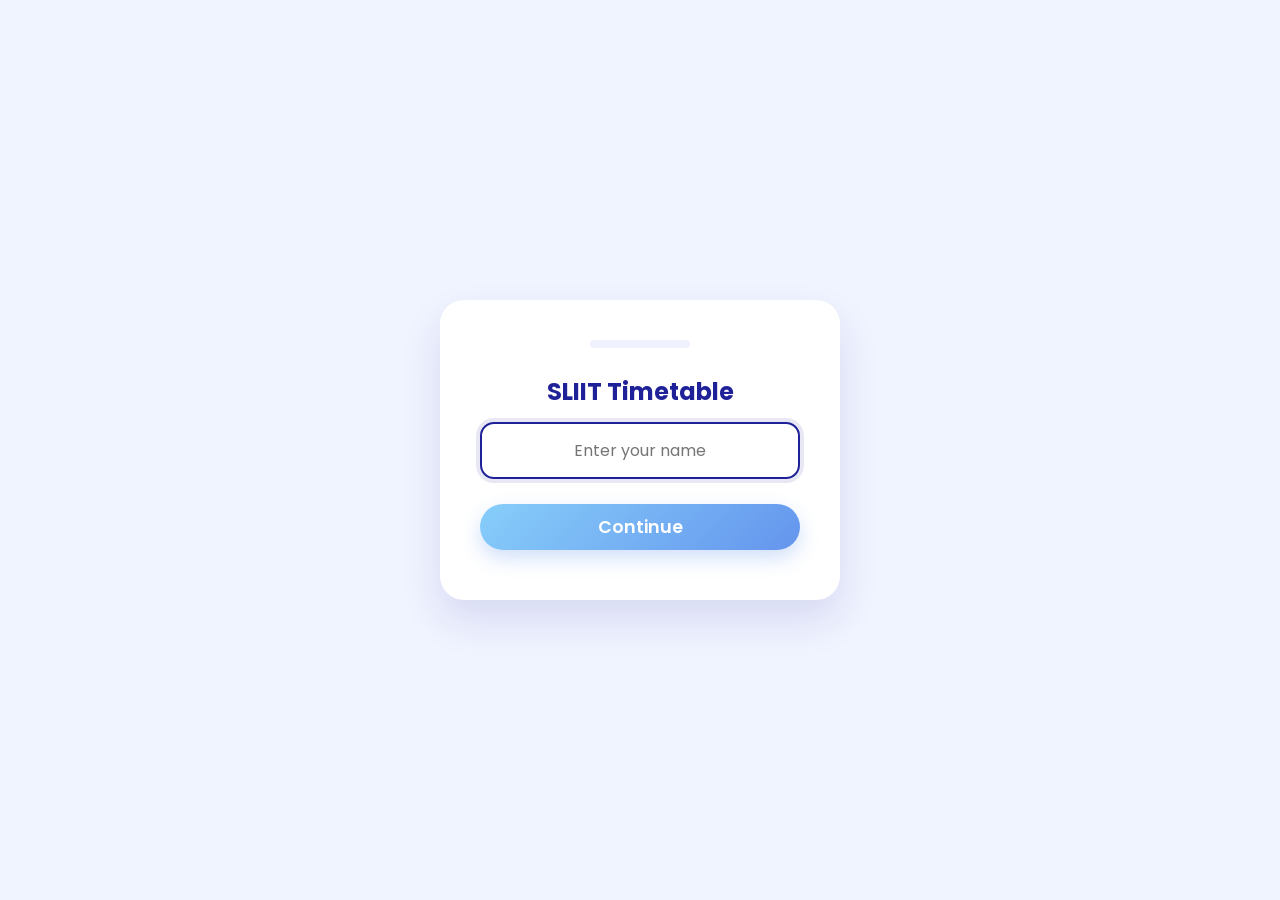
==== commit cf34623d: "ui update" ====
--- a/index.html
+++ b/index.html
@@ -79,8 +79,7 @@
   <section class="login" id="login-section">
     <div class="wrapper">
       <img class="login-logo" src="./images/app-icon-png-1.png" alt="" />
-      <h2 class="logo-title">timetable</h2>
-      <p class="lec-hall subheading">Timetable — SLIIT</p>
+      <h2 class="logo-title">SLIIT Timetable</h2>
 
       <div class="notif-area" id="login-notif-area"></div>
 
--- a/style.css
+++ b/style.css
@@ -182,6 +182,10 @@
   color: #6e70cf;
   padding: 0 10px;
   font-size: 1rem;
+}
+
+.logo-title{
+  margin-bottom: 10px;
 }
 
 /* --- 5. Details Section --- */
